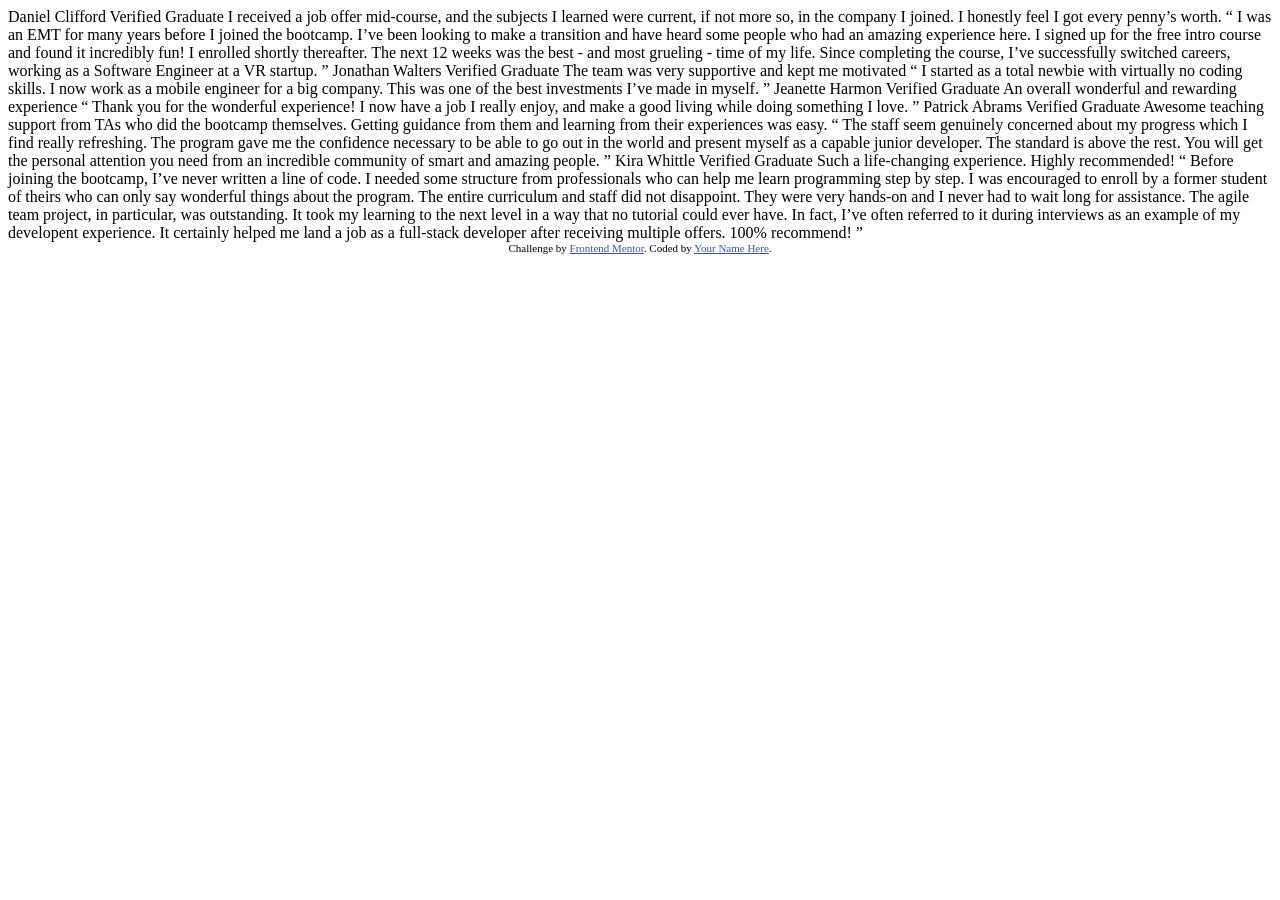
==== index.html @ 62dd8a5f "init project and defined custom css properties" ====
<!DOCTYPE html>
<html lang="en">
<head>
  <meta charset="UTF-8">
  <meta name="viewport" content="width=device-width, initial-scale=1.0"> <!-- displays site properly based on user's device -->

  <link rel="icon" type="image/png" sizes="32x32" href="./images/favicon-32x32.png">
  
  <title>Frontend Mentor | [Challenge Name Here]</title>

  <!-- Feel free to remove these styles or customise in your own stylesheet 👍 -->
  <style>
    .attribution { font-size: 0.6875rem; text-align: center; }
    .attribution a { color: hsl(228, 45%, 44%); }
  </style>
</head>
<body>
  Daniel Clifford
  Verified Graduate

  I received a job offer mid-course, and the subjects I learned were current, if not more so, 
  in the company I joined. I honestly feel I got every penny’s worth.

  “ I was an EMT for many years before I joined the bootcamp. I’ve been looking to make a 
  transition and have heard some people who had an amazing experience here. I signed up 
  for the free intro course and found it incredibly fun! I enrolled shortly thereafter. 
  The next 12 weeks was the best - and most grueling - time of my life. Since completing 
  the course, I’ve successfully switched careers, working as a Software Engineer at a VR startup. ”

  Jonathan Walters
  Verified Graduate

  The team was very supportive and kept me motivated

  “ I started as a total newbie with virtually no coding skills. I now work as a mobile engineer 
  for a big company. This was one of the best investments I’ve made in myself. ”

  Jeanette Harmon
  Verified Graduate

  An overall wonderful and rewarding experience

  “ Thank you for the wonderful experience! I now have a job I really enjoy, and make a good living 
  while doing something I love. ”

  Patrick Abrams
  Verified Graduate

  Awesome teaching support from TAs who did the bootcamp themselves. Getting guidance from them and 
  learning from their experiences was easy.

  “ The staff seem genuinely concerned about my progress which I find really refreshing. The program 
  gave me the confidence necessary to be able to go out in the world and present myself as a capable 
  junior developer. The standard is above the rest. You will get the personal attention you need from 
  an incredible community of smart and amazing people. ”

  Kira Whittle
  Verified Graduate

  Such a life-changing experience. Highly recommended!

  “ Before joining the bootcamp, I’ve never written a line of code. I needed some structure from 
  professionals who can help me learn programming step by step. I was encouraged to enroll by a former 
  student of theirs who can only say wonderful things about the program. The entire curriculum and staff 
  did not disappoint. They were very hands-on and I never had to wait long for assistance. The agile team 
  project, in particular, was outstanding. It took my learning to the next level in a way that no tutorial 
  could ever have. In fact, I’ve often referred to it during interviews as an example of my developent 
  experience. It certainly helped me land a job as a full-stack developer after receiving multiple offers. 
  100% recommend! ”
  
  <footer class="attribution">
    Challenge by <a href="https://www.frontendmentor.io?ref=challenge">Frontend Mentor</a>. 
    Coded by <a href="#">Your Name Here</a>.
  </footer>
</body>
</html>
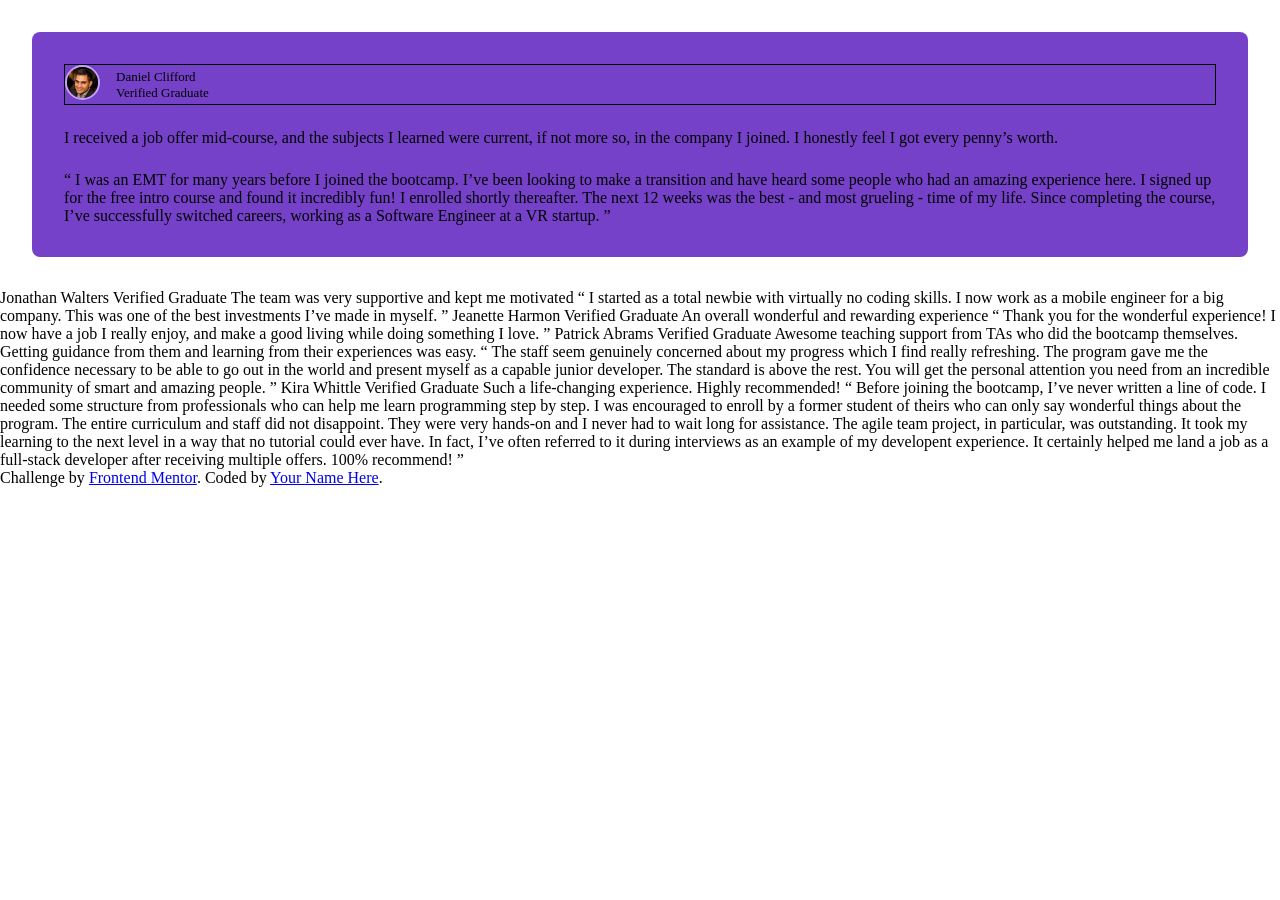
==== commit 75d72795: "started to work on mobile view and made cards layout" ====
--- a/index.html
+++ b/index.html
@@ -5,27 +5,33 @@
   <meta name="viewport" content="width=device-width, initial-scale=1.0"> <!-- displays site properly based on user's device -->
 
   <link rel="icon" type="image/png" sizes="32x32" href="./images/favicon-32x32.png">
-  
   <title>Frontend Mentor | [Challenge Name Here]</title>
-
-  <!-- Feel free to remove these styles or customise in your own stylesheet 👍 -->
-  <style>
-    .attribution { font-size: 0.6875rem; text-align: center; }
-    .attribution a { color: hsl(228, 45%, 44%); }
-  </style>
+  <link rel="stylesheet" type="text/css" href="./styles.css">
 </head>
 <body>
-  Daniel Clifford
-  Verified Graduate
+  <div class="main">
+    <div class="cards">
+      <div class="card-items">
+        <div class="image-container">
+          <img class="profile" width="35" height="35" src="./images/image-daniel.jpg">
+        </div>
+        <div>
+          <p>Daniel Clifford</p>
+          <p>Verified Graduate</p>
+        </div>
+      </div>
+      <div>
+        I received a job offer mid-course, and the subjects I learned were current, if not more so, in the company I joined. I honestly feel I got every penny’s worth.
+      </div>
+      <div>
+        “ I was an EMT for many years before I joined the bootcamp. I’ve been looking to make a transition and have heard some people who had an amazing experience here. I signed up for the free intro course and found it incredibly fun! I enrolled shortly thereafter. The next 12 weeks was the best - and most grueling - time of my life. Since completing the course, I’ve successfully switched careers, working as a Software Engineer at a VR startup. ”
+      </div>
+    </div>
+  </div>
+  
 
-  I received a job offer mid-course, and the subjects I learned were current, if not more so, 
-  in the company I joined. I honestly feel I got every penny’s worth.
-
-  “ I was an EMT for many years before I joined the bootcamp. I’ve been looking to make a 
-  transition and have heard some people who had an amazing experience here. I signed up 
-  for the free intro course and found it incredibly fun! I enrolled shortly thereafter. 
-  The next 12 weeks was the best - and most grueling - time of my life. Since completing 
-  the course, I’ve successfully switched careers, working as a Software Engineer at a VR startup. ”
+  
+  
 
   Jonathan Walters
   Verified Graduate
--- a/styles.css
+++ b/styles.css
@@ -0,0 +1,65 @@
+/*styles.css*/
+
+* {
+	margin: 0;
+	padding: 0;
+	box-sizing: border-box;
+}
+
+:root{
+	--primary-purple-50:hsl(260, 100%, 95%);
+	--primary-purple-300 : hsl(264, 82%, 80%);
+	--primary-purple-500 : hsl(263, 55%, 52%);
+
+	--neutral-white : hsl(0, 0%, 100%);
+	--neutral-grey-100:hsl(214, 17%, 92%);
+	--neutral-grey-200:hsl(0, 0%, 81%);
+	--neutral-grey-400:hsl(224, 10%, 45%);
+	--neutral-grey-500:hsl(217, 19%, 35%);
+	--neutral-black:hsl(0, 0%, 7%);
+
+	--primary-fs:13px;
+
+	--fw-light : 500;
+	--fw-bold : 600;
+	--border-radius :0.5rem;
+}
+
+.profile {
+	border-radius: 50%;
+	border:2px solid var(--primary-purple-300);
+}
+.cards {
+	background: var(--primary-purple-500);
+	border-radius: var(--border-radius);
+	padding: 2rem;
+	display: flex;
+	flex-direction: column;
+	gap: 1.5rem;
+}
+.card-items {
+	display: flex;
+	gap: 1rem;
+	align-items: center;
+	border:1px solid black;
+	align-content: center;
+}
+
+.card-items div:nth-child(2){
+	display: flex;
+	flex-direction: column;
+	font-size: var(--primary-fs);
+}
+
+.main{
+	padding: 2rem;
+}
+
+.image-container {
+	overflow: hidden;
+}
+
+image {
+	max-width: 100%;
+	display: block;
+}
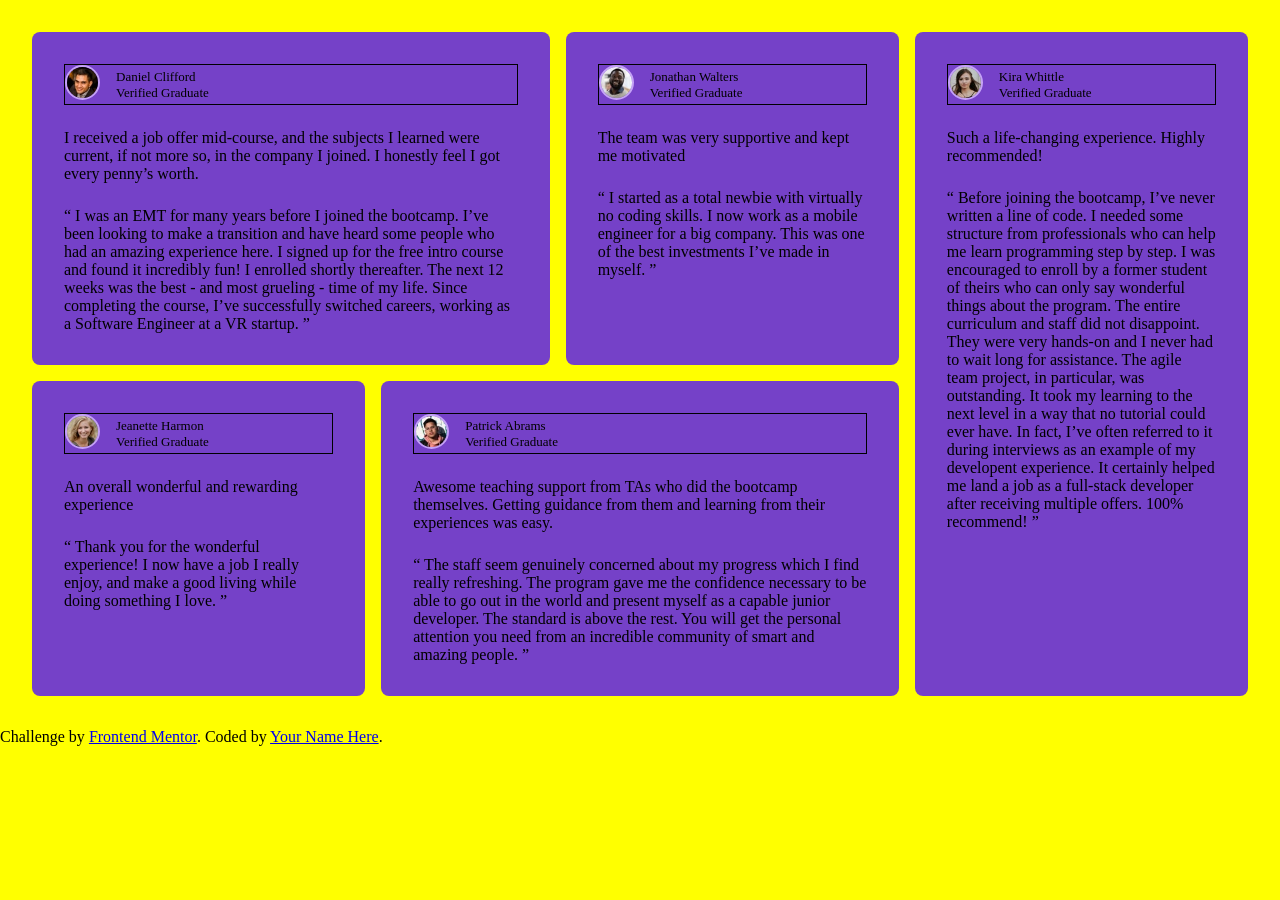
==== commit f0403b79: "sketched layout for desktop" ====
--- a/index.html
+++ b/index.html
@@ -10,7 +10,7 @@
 </head>
 <body>
   <div class="main">
-    <div class="cards">
+    <div class="cards daniel">
       <div class="card-items">
         <div class="image-container">
           <img class="profile" width="35" height="35" src="./images/image-daniel.jpg">
@@ -27,53 +27,88 @@
         “ I was an EMT for many years before I joined the bootcamp. I’ve been looking to make a transition and have heard some people who had an amazing experience here. I signed up for the free intro course and found it incredibly fun! I enrolled shortly thereafter. The next 12 weeks was the best - and most grueling - time of my life. Since completing the course, I’ve successfully switched careers, working as a Software Engineer at a VR startup. ”
       </div>
     </div>
+     <div class="cards jonathan">
+      <div class="card-items">
+        <div class="image-container">
+          <img class="profile" width="35" height="35" src="./images/image-jonathan.jpg">
+        </div>
+        <div>
+          <p>Jonathan Walters</p>
+          <p>Verified Graduate</p>
+        </div>
+      </div>
+      <div>
+          The team was very supportive and kept me motivated
+      </div>
+      <div>
+        “ I started as a total newbie with virtually no coding skills. I now work as a mobile engineer 
+  for a big company. This was one of the best investments I’ve made in myself. ”
+      </div>
+    </div>
+     <div class="cards jeanette">
+      <div class="card-items">
+        <div class="image-container">
+          <img class="profile" width="35" height="35" src="./images/image-jeanette.jpg">
+        </div>
+        <div>
+          <p>Jeanette Harmon</p>
+          <p>Verified Graduate</p>
+        </div>
+      </div>
+      <div>
+         An overall wonderful and rewarding experience
+      </div>
+      <div>
+         “ Thank you for the wonderful experience! I now have a job I really enjoy, and make a good living 
+  while doing something I love. ”
+      </div>
+    </div>
+     <div class="cards patrick">
+      <div class="card-items">
+        <div class="image-container">
+          <img class="profile" width="35" height="35" src="./images/image-patrick.jpg">
+        </div>
+        <div>
+          <p>Patrick Abrams</p>
+          <p>Verified Graduate</p>
+        </div>
+      </div>
+      <div>
+        Awesome teaching support from TAs who did the bootcamp themselves. Getting guidance from them and 
+        learning from their experiences was easy.
+      </div>
+      <div>
+      “ The staff seem genuinely concerned about my progress which I find really refreshing. The program 
+      gave me the confidence necessary to be able to go out in the world and present myself as a capable 
+      junior developer. The standard is above the rest. You will get the personal attention you need from 
+      an incredible community of smart and amazing people. ”
+      </div>
+    </div>
+     <div class="cards kira">
+      <div class="card-items">
+        <div class="image-container">
+          <img class="profile" width="35" height="35" src="./images/image-kira.jpg">
+        </div>
+        <div>
+          <p>Kira Whittle</p>
+          <p>Verified Graduate</p>
+        </div>
+      </div>
+      <div>
+         Such a life-changing experience. Highly recommended!
+      </div>
+      <div>
+        “ Before joining the bootcamp, I’ve never written a line of code. I needed some structure from 
+        professionals who can help me learn programming step by step. I was encouraged to enroll by a former 
+        student of theirs who can only say wonderful things about the program. The entire curriculum and staff 
+        did not disappoint. They were very hands-on and I never had to wait long for assistance. The agile team 
+        project, in particular, was outstanding. It took my learning to the next level in a way that no tutorial 
+        could ever have. In fact, I’ve often referred to it during interviews as an example of my developent 
+        experience. It certainly helped me land a job as a full-stack developer after receiving multiple offers. 
+        100% recommend! ”        
+      </div>
+    </div>
   </div>
-  
-
-  
-  
-
-  Jonathan Walters
-  Verified Graduate
-
-  The team was very supportive and kept me motivated
-
-  “ I started as a total newbie with virtually no coding skills. I now work as a mobile engineer 
-  for a big company. This was one of the best investments I’ve made in myself. ”
-
-  Jeanette Harmon
-  Verified Graduate
-
-  An overall wonderful and rewarding experience
-
-  “ Thank you for the wonderful experience! I now have a job I really enjoy, and make a good living 
-  while doing something I love. ”
-
-  Patrick Abrams
-  Verified Graduate
-
-  Awesome teaching support from TAs who did the bootcamp themselves. Getting guidance from them and 
-  learning from their experiences was easy.
-
-  “ The staff seem genuinely concerned about my progress which I find really refreshing. The program 
-  gave me the confidence necessary to be able to go out in the world and present myself as a capable 
-  junior developer. The standard is above the rest. You will get the personal attention you need from 
-  an incredible community of smart and amazing people. ”
-
-  Kira Whittle
-  Verified Graduate
-
-  Such a life-changing experience. Highly recommended!
-
-  “ Before joining the bootcamp, I’ve never written a line of code. I needed some structure from 
-  professionals who can help me learn programming step by step. I was encouraged to enroll by a former 
-  student of theirs who can only say wonderful things about the program. The entire curriculum and staff 
-  did not disappoint. They were very hands-on and I never had to wait long for assistance. The agile team 
-  project, in particular, was outstanding. It took my learning to the next level in a way that no tutorial 
-  could ever have. In fact, I’ve often referred to it during interviews as an example of my developent 
-  experience. It certainly helped me land a job as a full-stack developer after receiving multiple offers. 
-  100% recommend! ”
-  
   <footer class="attribution">
     Challenge by <a href="https://www.frontendmentor.io?ref=challenge">Frontend Mentor</a>. 
     Coded by <a href="#">Your Name Here</a>.
--- a/styles.css
+++ b/styles.css
@@ -53,6 +53,8 @@
 
 .main{
 	padding: 2rem;
+	display: grid;
+	gap: 1rem;
 }
 
 .image-container {
@@ -62,4 +64,38 @@
 image {
 	max-width: 100%;
 	display: block;
+}
+
+@media only screen and (min-width : 768px){
+	body {
+		background: yellow;
+	}
+
+	.main{
+		grid-template-areas: 
+		"daniel daniel jonathan kira"
+		"jeanette patrick patrick kira"
+
+	}
+
+	.daniel {
+		grid-area: daniel;
+	}
+
+	.jonathan {
+		grid-area: jonathan;
+	}
+
+	.kira {
+		grid-area: kira;
+	}
+
+	.jeanette {
+		grid-area:jeanette;
+	}
+	.patrick {
+		grid-area:patrick;
+	}
+
+
 }
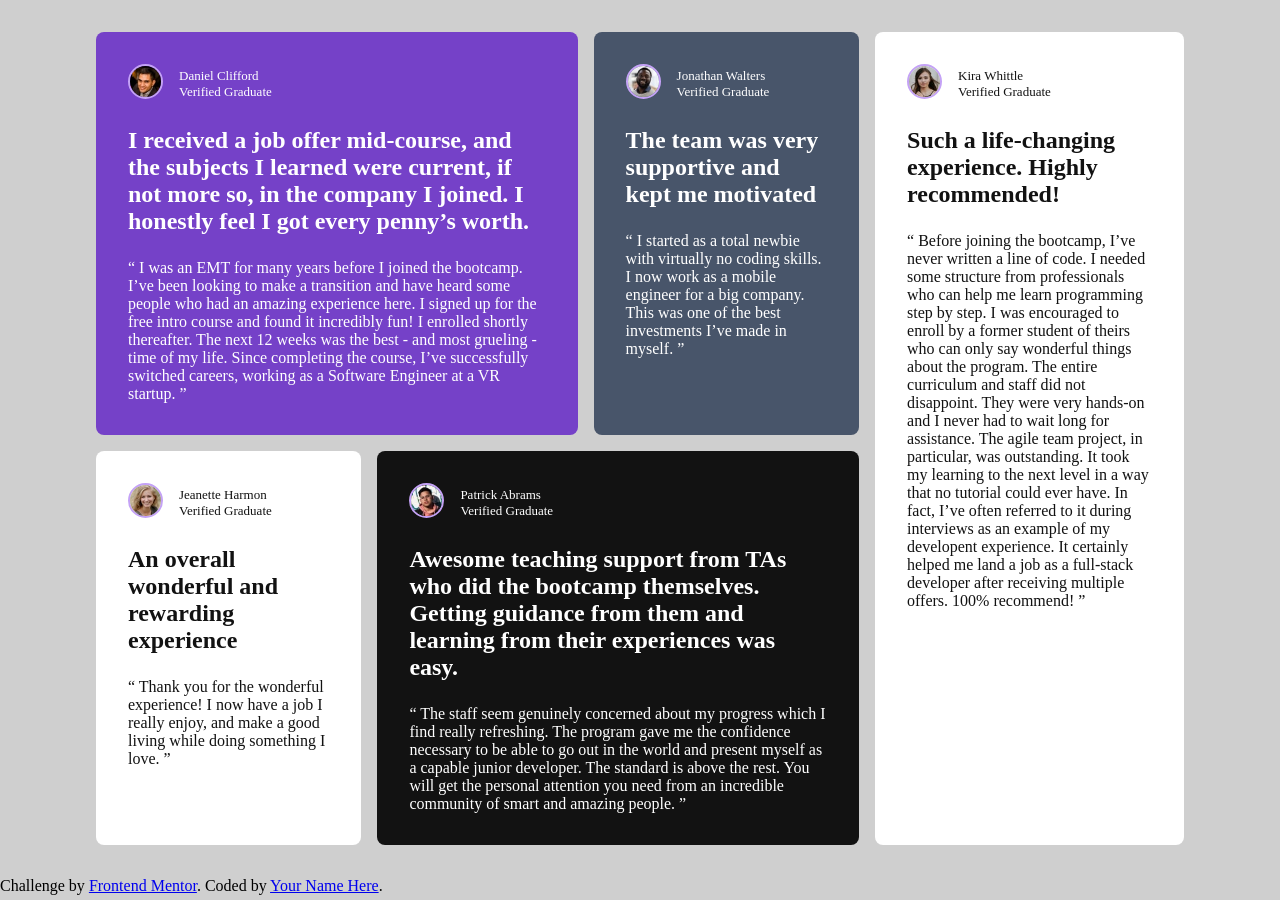
==== commit 941b1bd9: "changed background and add minor changes such as font size to match with the design" ====
--- a/index.html
+++ b/index.html
@@ -21,10 +21,10 @@
         </div>
       </div>
       <div>
-        I received a job offer mid-course, and the subjects I learned were current, if not more so, in the company I joined. I honestly feel I got every penny’s worth.
+       <h2>I received a job offer mid-course, and the subjects I learned were current, if not more so, in the company I joined. I honestly feel I got every penny’s worth.</h2>
       </div>
       <div>
-        “ I was an EMT for many years before I joined the bootcamp. I’ve been looking to make a transition and have heard some people who had an amazing experience here. I signed up for the free intro course and found it incredibly fun! I enrolled shortly thereafter. The next 12 weeks was the best - and most grueling - time of my life. Since completing the course, I’ve successfully switched careers, working as a Software Engineer at a VR startup. ”
+        <p>“ I was an EMT for many years before I joined the bootcamp. I’ve been looking to make a transition and have heard some people who had an amazing experience here. I signed up for the free intro course and found it incredibly fun! I enrolled shortly thereafter. The next 12 weeks was the best - and most grueling - time of my life. Since completing the course, I’ve successfully switched careers, working as a Software Engineer at a VR startup. ”</p>
       </div>
     </div>
      <div class="cards jonathan">
@@ -38,11 +38,11 @@
         </div>
       </div>
       <div>
-          The team was very supportive and kept me motivated
+          <h2>The team was very supportive and kept me motivated</h2>
       </div>
       <div>
-        “ I started as a total newbie with virtually no coding skills. I now work as a mobile engineer 
-  for a big company. This was one of the best investments I’ve made in myself. ”
+        <p>“ I started as a total newbie with virtually no coding skills. I now work as a mobile engineer 
+  for a big company. This was one of the best investments I’ve made in myself. ”</p>
       </div>
     </div>
      <div class="cards jeanette">
@@ -56,11 +56,11 @@
         </div>
       </div>
       <div>
-         An overall wonderful and rewarding experience
+         <h2>An overall wonderful and rewarding experience</h2>
       </div>
       <div>
-         “ Thank you for the wonderful experience! I now have a job I really enjoy, and make a good living 
-  while doing something I love. ”
+         <p>“ Thank you for the wonderful experience! I now have a job I really enjoy, and make a good living 
+  while doing something I love. ”</p>
       </div>
     </div>
      <div class="cards patrick">
@@ -74,14 +74,14 @@
         </div>
       </div>
       <div>
-        Awesome teaching support from TAs who did the bootcamp themselves. Getting guidance from them and 
-        learning from their experiences was easy.
+        <h2>Awesome teaching support from TAs who did the bootcamp themselves. Getting guidance from them and 
+        learning from their experiences was easy.</h2>
       </div>
       <div>
-      “ The staff seem genuinely concerned about my progress which I find really refreshing. The program 
+      <p>“ The staff seem genuinely concerned about my progress which I find really refreshing. The program 
       gave me the confidence necessary to be able to go out in the world and present myself as a capable 
       junior developer. The standard is above the rest. You will get the personal attention you need from 
-      an incredible community of smart and amazing people. ”
+      an incredible community of smart and amazing people. ”</p>
       </div>
     </div>
      <div class="cards kira">
@@ -95,17 +95,17 @@
         </div>
       </div>
       <div>
-         Such a life-changing experience. Highly recommended!
+         <h2>Such a life-changing experience. Highly recommended!</h2>
       </div>
       <div>
-        “ Before joining the bootcamp, I’ve never written a line of code. I needed some structure from 
+        <p>“ Before joining the bootcamp, I’ve never written a line of code. I needed some structure from 
         professionals who can help me learn programming step by step. I was encouraged to enroll by a former 
         student of theirs who can only say wonderful things about the program. The entire curriculum and staff 
         did not disappoint. They were very hands-on and I never had to wait long for assistance. The agile team 
         project, in particular, was outstanding. It took my learning to the next level in a way that no tutorial 
         could ever have. In fact, I’ve often referred to it during interviews as an example of my developent 
         experience. It certainly helped me land a job as a full-stack developer after receiving multiple offers. 
-        100% recommend! ”        
+        100% recommend! ” </p>       
       </div>
     </div>
   </div>
--- a/styles.css
+++ b/styles.css
@@ -1,11 +1,4 @@
 /*styles.css*/
-
-* {
-	margin: 0;
-	padding: 0;
-	box-sizing: border-box;
-}
-
 :root{
 	--primary-purple-50:hsl(260, 100%, 95%);
 	--primary-purple-300 : hsl(264, 82%, 80%);
@@ -25,24 +18,55 @@
 	--border-radius :0.5rem;
 }
 
+* {
+	margin: 0;
+	padding: 0;
+	box-sizing: border-box;
+}
+
+body {
+	background: var(--neutral-grey-200);
+}
+
 .profile {
 	border-radius: 50%;
 	border:2px solid var(--primary-purple-300);
 }
 .cards {
-	background: var(--primary-purple-500);
 	border-radius: var(--border-radius);
 	padding: 2rem;
 	display: flex;
 	flex-direction: column;
 	gap: 1.5rem;
+	color: var(--neutral-white);
 }
 .card-items {
 	display: flex;
 	gap: 1rem;
 	align-items: center;
-	border:1px solid black;
 	align-content: center;
+}
+
+.daniel{
+	background: var(--primary-purple-500);
+}
+
+.jonathan {
+	background: var(--neutral-grey-500);
+}
+
+.patrick{
+	background: var(--neutral-black);
+}
+
+.kira {
+	background: var(--neutral-white);
+	color: var(--neutral-black);
+}
+
+.jeanette{
+	background: var(--neutral-white);
+	color: var(--neutral-black);
 }
 
 .card-items div:nth-child(2){
@@ -67,14 +91,12 @@
 }
 
 @media only screen and (min-width : 768px){
-	body {
-		background: yellow;
-	}
-
 	.main{
+		margin: 0 auto;
+		max-width: 90%;
 		grid-template-areas: 
-		"daniel daniel jonathan kira"
-		"jeanette patrick patrick kira"
+		"daniel daniel daniel jonathan kira"
+		"jeanette patrick patrick patrick kira"
 
 	}
 
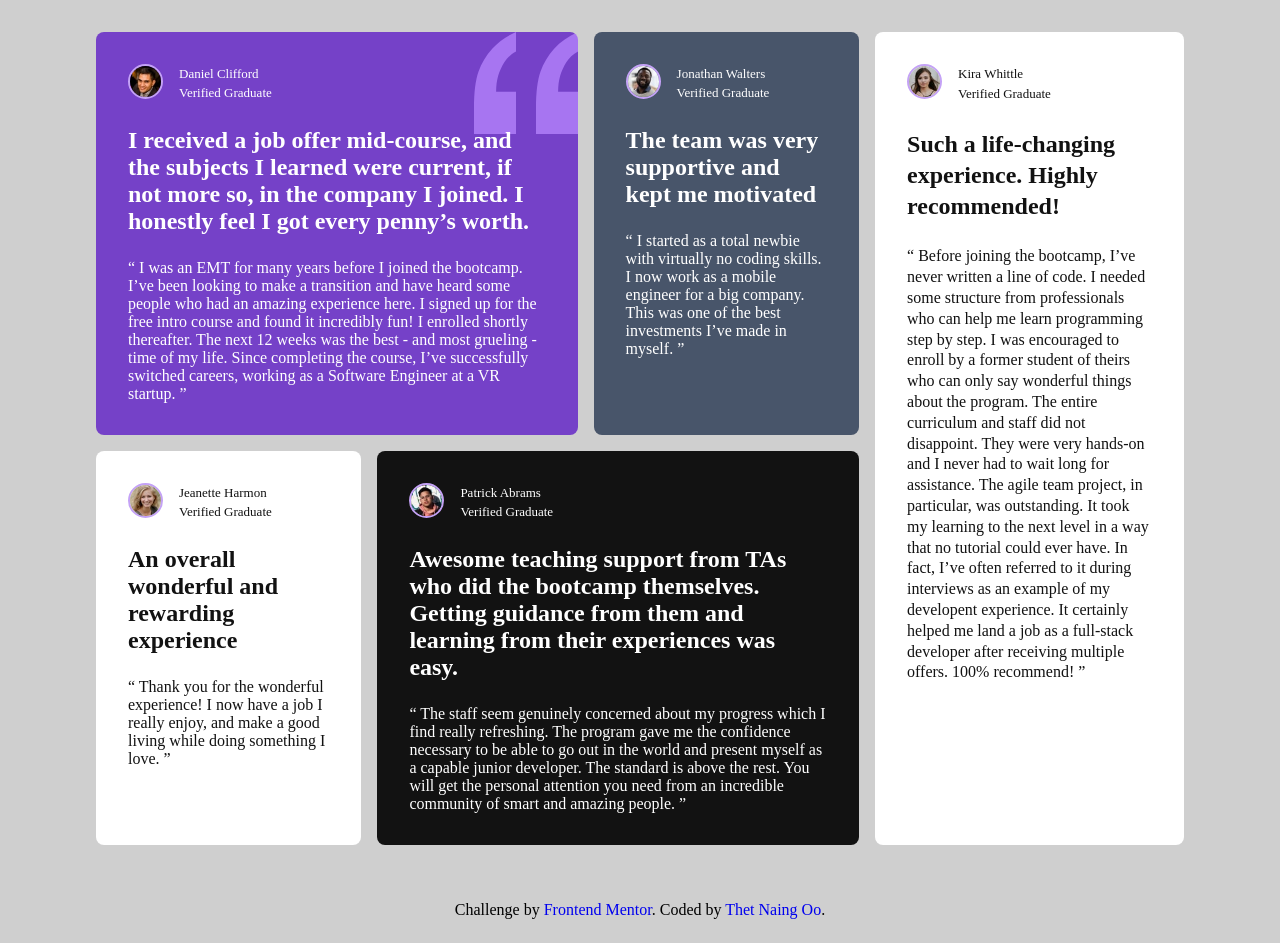
==== commit 875ee4a4: "added some minor changes to styling" ====
--- a/index.html
+++ b/index.html
@@ -111,7 +111,7 @@
   </div>
   <footer class="attribution">
     Challenge by <a href="https://www.frontendmentor.io?ref=challenge">Frontend Mentor</a>. 
-    Coded by <a href="#">Your Name Here</a>.
+    Coded by <a href="https://github.com/Thet81">Thet Naing Oo</a>.
   </footer>
 </body>
 </html>
--- a/styles.css
+++ b/styles.css
@@ -47,8 +47,9 @@
 	align-content: center;
 }
 
+
 .daniel{
-	background: var(--primary-purple-500);
+	background-color: var(--primary-purple-500);
 }
 
 .jonathan {
@@ -73,6 +74,7 @@
 	display: flex;
 	flex-direction: column;
 	font-size: var(--primary-fs);
+	gap: 0.2rem;
 }
 
 .main{
@@ -90,6 +92,16 @@
 	display: block;
 }
 
+.attribution{
+	max-width: 90%;
+	margin: 1.5rem auto;
+	text-align: center;
+}
+
+.attribution a {
+	text-decoration: none;
+}
+
 @media only screen and (min-width : 768px){
 	.main{
 		margin: 0 auto;
@@ -97,11 +109,14 @@
 		grid-template-areas: 
 		"daniel daniel daniel jonathan kira"
 		"jeanette patrick patrick patrick kira"
-
 	}
 
 	.daniel {
 		grid-area: daniel;
+		background: url('./images/bg-pattern-quotation.svg');
+		background-repeat: no-repeat;
+		background-position: top right;
+		background-color: var(--primary-purple-500);
 	}
 
 	.jonathan {
@@ -110,6 +125,8 @@
 
 	.kira {
 		grid-area: kira;
+		line-height: 1.3;
+		letter-spacing: 1.2;
 	}
 
 	.jeanette {
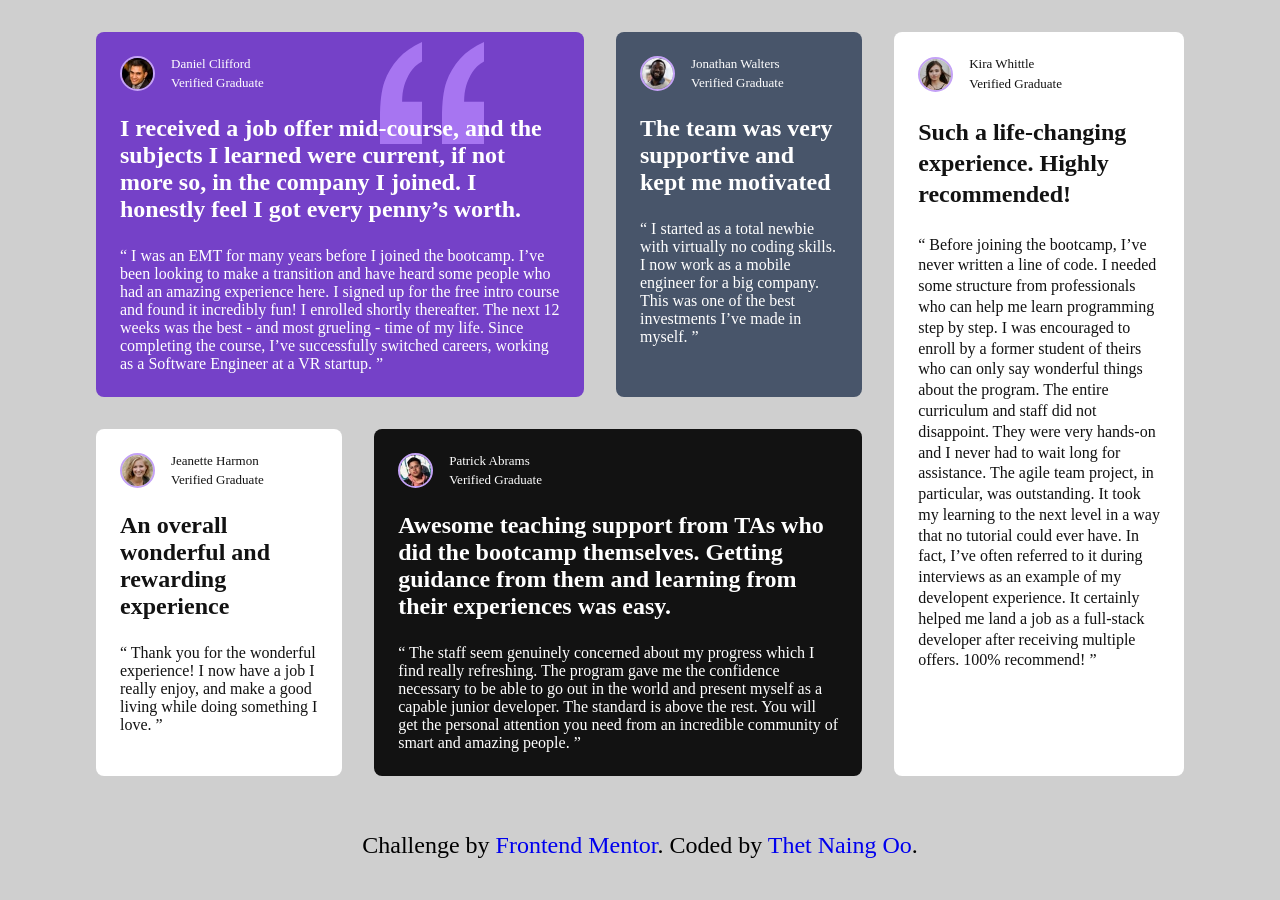
==== commit ec1a3852: "added images and prepare markdown" ====
--- a/index.html
+++ b/index.html
@@ -12,9 +12,7 @@
   <div class="main">
     <div class="cards daniel">
       <div class="card-items">
-        <div class="image-container">
-          <img class="profile" width="35" height="35" src="./images/image-daniel.jpg">
-        </div>
+         <img class="profile" width="35" height="35" src="./images/image-daniel.jpg">
         <div>
           <p>Daniel Clifford</p>
           <p>Verified Graduate</p>
@@ -29,9 +27,7 @@
     </div>
      <div class="cards jonathan">
       <div class="card-items">
-        <div class="image-container">
-          <img class="profile" width="35" height="35" src="./images/image-jonathan.jpg">
-        </div>
+         <img class="profile" width="35" height="35" src="./images/image-jonathan.jpg">
         <div>
           <p>Jonathan Walters</p>
           <p>Verified Graduate</p>
@@ -47,9 +43,7 @@
     </div>
      <div class="cards jeanette">
       <div class="card-items">
-        <div class="image-container">
-          <img class="profile" width="35" height="35" src="./images/image-jeanette.jpg">
-        </div>
+        <img class="profile" width="35" height="35" src="./images/image-jeanette.jpg">
         <div>
           <p>Jeanette Harmon</p>
           <p>Verified Graduate</p>
@@ -65,9 +59,7 @@
     </div>
      <div class="cards patrick">
       <div class="card-items">
-        <div class="image-container">
-          <img class="profile" width="35" height="35" src="./images/image-patrick.jpg">
-        </div>
+        <img class="profile" width="35" height="35" src="./images/image-patrick.jpg">
         <div>
           <p>Patrick Abrams</p>
           <p>Verified Graduate</p>
@@ -86,9 +78,7 @@
     </div>
      <div class="cards kira">
       <div class="card-items">
-        <div class="image-container">
-          <img class="profile" width="35" height="35" src="./images/image-kira.jpg">
-        </div>
+         <img class="profile" width="35" height="35" src="./images/image-kira.jpg">
         <div>
           <p>Kira Whittle</p>
           <p>Verified Graduate</p>
--- a/styles.css
+++ b/styles.css
@@ -34,7 +34,7 @@
 }
 .cards {
 	border-radius: var(--border-radius);
-	padding: 2rem;
+	padding: 1.5rem;
 	display: flex;
 	flex-direction: column;
 	gap: 1.5rem;
@@ -46,7 +46,6 @@
 	align-items: center;
 	align-content: center;
 }
-
 
 .daniel{
 	background-color: var(--primary-purple-500);
@@ -80,12 +79,9 @@
 .main{
 	padding: 2rem;
 	display: grid;
-	gap: 1rem;
+	gap: 2rem;
 }
 
-.image-container {
-	overflow: hidden;
-}
 
 image {
 	max-width: 100%;
@@ -93,9 +89,10 @@
 }
 
 .attribution{
-	max-width: 90%;
+	max-width: 85%;
 	margin: 1.5rem auto;
 	text-align: center;
+	font-size: 1.5rem;
 }
 
 .attribution a {
@@ -115,7 +112,7 @@
 		grid-area: daniel;
 		background: url('./images/bg-pattern-quotation.svg');
 		background-repeat: no-repeat;
-		background-position: top right;
+		background-position: top 10px right 100px;
 		background-color: var(--primary-purple-500);
 	}
 
@@ -136,5 +133,4 @@
 		grid-area:patrick;
 	}
 
-
 }
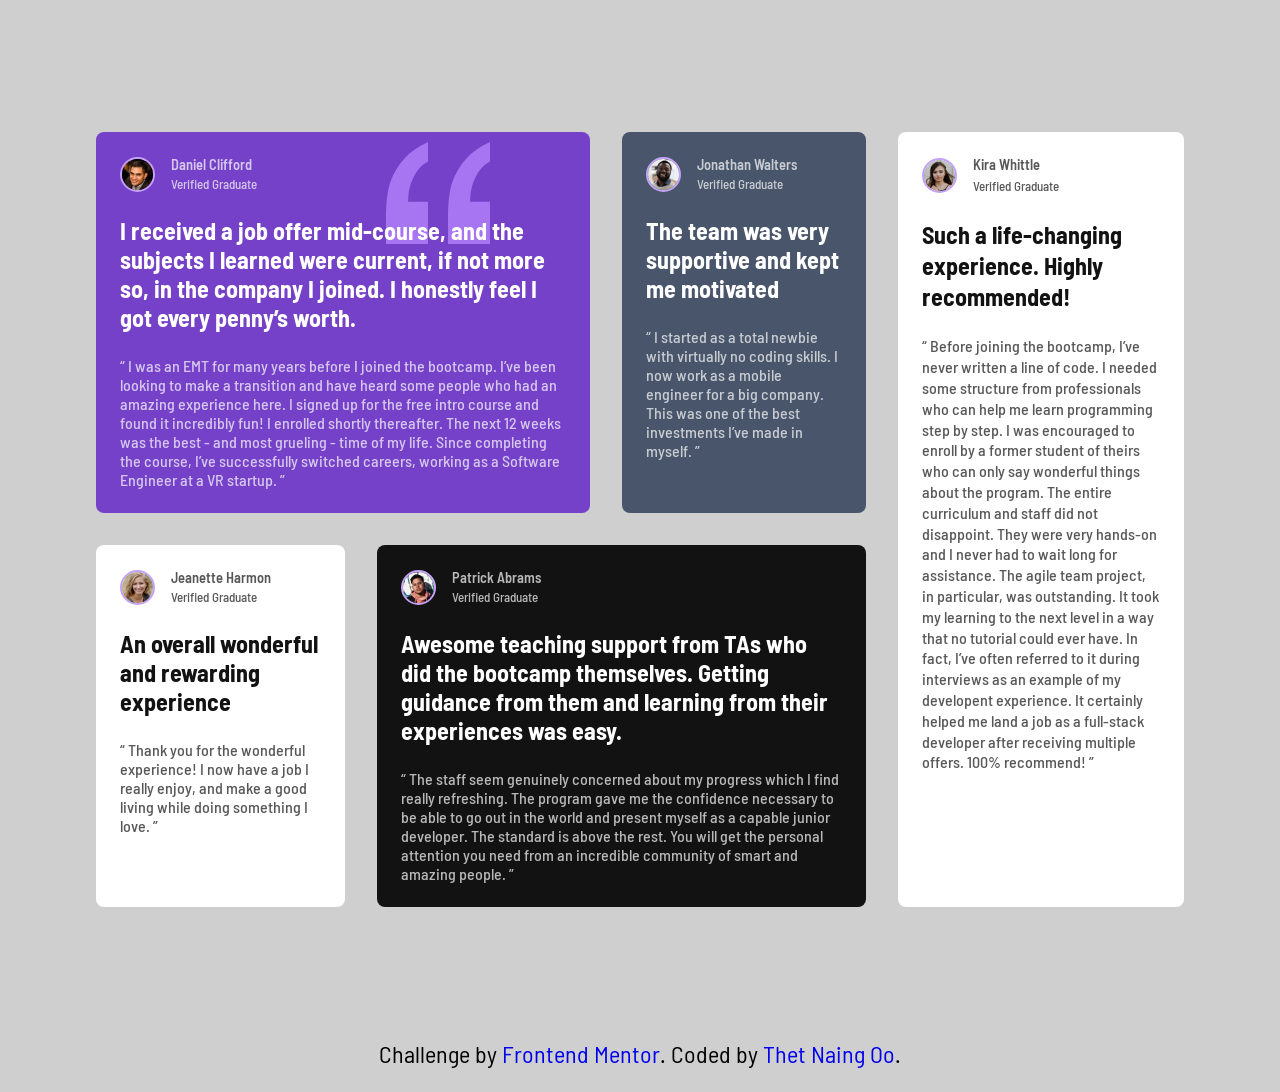
==== commit 7f101efe: "added live site link and get ready to upload" ====
--- a/index.html
+++ b/index.html
@@ -7,6 +7,9 @@
   <link rel="icon" type="image/png" sizes="32x32" href="./images/favicon-32x32.png">
   <title>Frontend Mentor | [Challenge Name Here]</title>
   <link rel="stylesheet" type="text/css" href="./styles.css">
+  <link rel="preconnect" href="https://fonts.googleapis.com">
+<link rel="preconnect" href="https://fonts.gstatic.com" crossorigin>
+<link href="https://fonts.googleapis.com/css2?family=Barlow+Semi+Condensed:ital,wght@0,100;0,200;0,300;0,400;0,500;0,600;0,700;0,800;0,900;1,100;1,200;1,300;1,400;1,500;1,600;1,700;1,800;1,900&display=swap" rel="stylesheet">
 </head>
 <body>
   <div class="main">
@@ -14,7 +17,7 @@
       <div class="card-items">
          <img class="profile" width="35" height="35" src="./images/image-daniel.jpg">
         <div>
-          <p>Daniel Clifford</p>
+          <p class="name">Daniel Clifford</p>
           <p>Verified Graduate</p>
         </div>
       </div>
--- a/styles.css
+++ b/styles.css
@@ -16,6 +16,7 @@
 	--fw-light : 500;
 	--fw-bold : 600;
 	--border-radius :0.5rem;
+	--ff-primary : "Barlow Semi Condensed"
 }
 
 * {
@@ -39,6 +40,12 @@
 	flex-direction: column;
 	gap: 1.5rem;
 	color: var(--neutral-white);
+	font-family: var(--ff-primary);
+}
+
+.cards p{
+	font-weight: var(--fw-light);
+	opacity: 70%;
 }
 .card-items {
 	display: flex;
@@ -76,10 +83,20 @@
 	gap: 0.2rem;
 }
 
+.card-items p:nth-child(1){
+	font-weight: var(--fw-bold);
+	font-size: 0.9rem;
+}
+
+.card-items p:nth-child(2){
+	font-weight: var(--fw-light);
+}
+
 .main{
 	padding: 2rem;
 	display: grid;
 	gap: 2rem;
+	margin: 100px auto;
 }
 
 
@@ -93,6 +110,7 @@
 	margin: 1.5rem auto;
 	text-align: center;
 	font-size: 1.5rem;
+	font-family: var(--ff-primary);
 }
 
 .attribution a {
@@ -101,7 +119,6 @@
 
 @media only screen and (min-width : 768px){
 	.main{
-		margin: 0 auto;
 		max-width: 90%;
 		grid-template-areas: 
 		"daniel daniel daniel jonathan kira"
